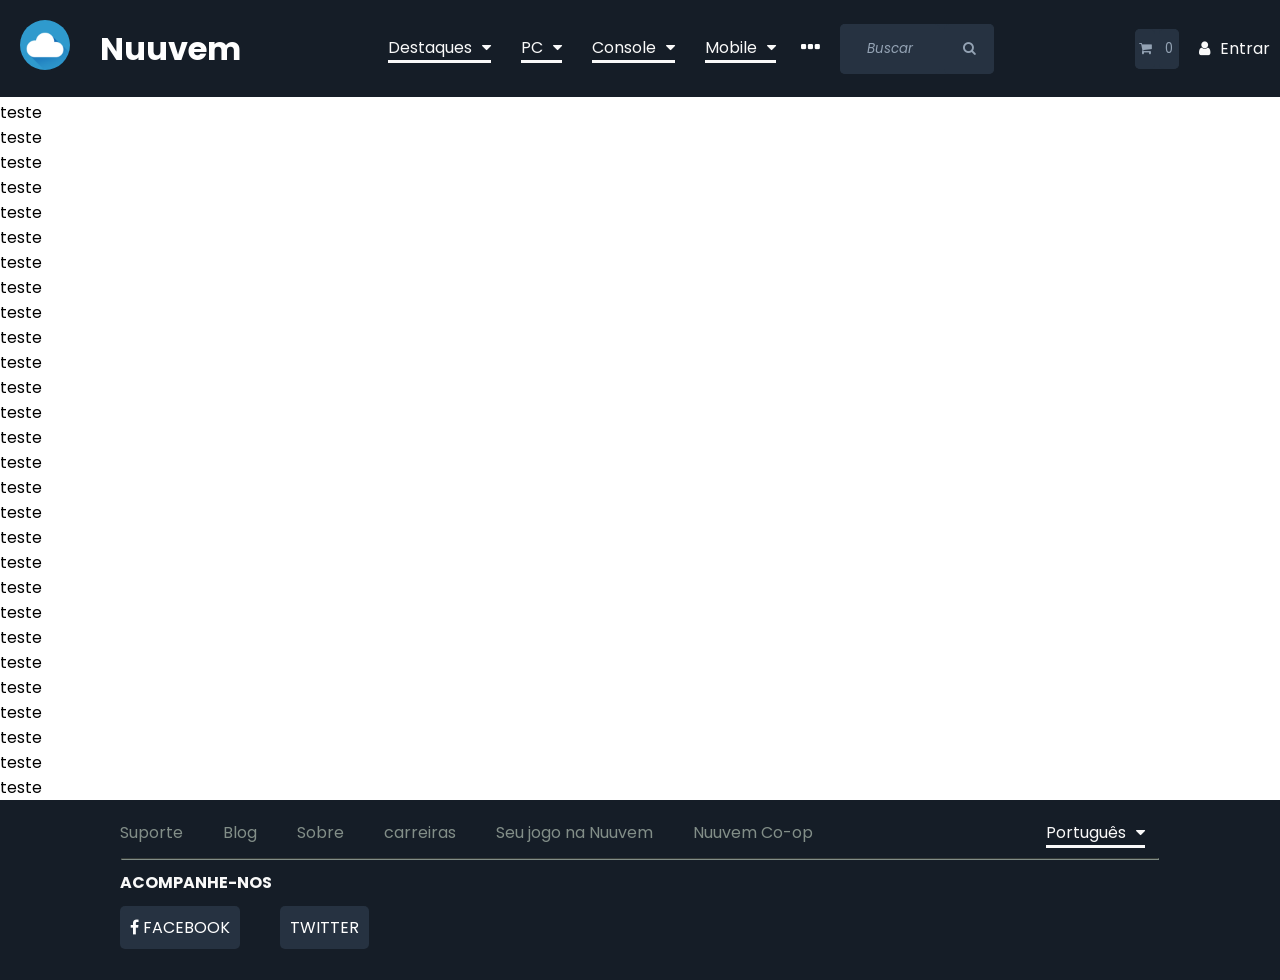
==== Ex5/index.html @ a3f92408 "utimas mudanças" ====
<!DOCTYPE html>
<html lang="en">
<head>
    <meta charset="UTF-8">
    <meta name="viewport" content="width=device-width, initial-scale=1.0">
    <link rel="stylesheet" href="index.css">
    <link rel="stylesheet" href="../font-awesome-4.7.0/css/font-awesome.min.css">
    <title>Document</title>
</head>
<body>
    <header>
        <div class="container">
            <!-- A div contém o space between para separar igualmente os componentes na tela -->
            <div class="nav">
                <!-- A div left é para agrupar os componentes que ficarão do lado esquerdo da tela -->
                <div class="left">
                    <div class="logo">
                        <img src="nuuvem-profile_image-15b8661412e3f8b6-300x300.png">
                    </div>
                    <div class="brand-name">
                        <h1>Nuuvem</h1>
                    </div>
                </div>

                <!-- A div left é para agrupar os componentes que ficarão no centro da tela -->
                <div class="mid">
                    <div class="dropdown">
                        <button class="dropdown-btn">
                            <div class="text">
                                <p>Destaques</p>
                            </div>
                            <div class="icon">
                                <i class="fa fa-caret-down" aria-hidden="true"></i>
                            </div>
                        </button>
                        <div class="dropdown-content">
                            <a href="#">Opção 1</a>
                            <a href="#">Opção 2</a>
                            <a href="#">Opção 3</a>
                        </div>
                    </div>
                    <div class="dropdown">
                        <button class="dropdown-btn">
                            <div class="text">
                                <p>PC</p>
                            </div>
                            <div class="icon">
                                <i class="fa fa-caret-down" aria-hidden="true"></i>
                            </div>
                        </button>
                        <div class="dropdown-content">
                            <a href="#">Opção 1</a>
                            <a href="#">Opção 2</a>
                            <a href="#">Opção 3</a>
                        </div>
                    </div>
                    <div class="dropdown">
                        <button class="dropdown-btn">
                            <div class="text">
                                <p>Console</p>
                            </div>
                            <div class="icon">
                                <i class="fa fa-caret-down" aria-hidden="true"></i>
                            </div>
                        </button>
                        <div class="dropdown-content">
                            <a href="#">Opção 1</a>
                            <a href="#">Opção 2</a>
                            <a href="#">Opção 3</a>
                        </div>
                    </div>
                    <div class="dropdown">
                        <button class="dropdown-btn">
                            <div class="text">
                                <p>Mobile</p>
                            </div>
                            <div class="icon">
                                <i class="fa fa-caret-down" aria-hidden="true"></i>
                            </div>
                        </button>
                        <div class="dropdown-content">
                            <a href="#">Opção 1</a>
                            <a href="#">Opção 2</a>
                            <a href="#">Opção 3</a>
                        </div>
                    </div>
                    <div class="more">
                        <i class="fa fa-ellipsis-h" aria-hidden="true"></i>
                    </div>
                    <div class="search-form">
                        <form>
                            <input type="text" placeholder="Buscar">
                            <button><i class="fa fa-search" aria-hidden="true"></i></button>
                        </form>
                    </div>
                </div>    

                <!-- A div left é para agrupar os componentes que ficarão do lado direito da tela -->
                <div class="right">
                    <div class="chart">
                        <form>
                            <button><i class="fa fa-shopping-cart" aria-hidden="true"></i></button>
                            <button>0</i></button>
                        </form>
                    </div>
                    <div class="user">
                        <div class="icon">
                            <i class="fa fa-user" aria-hidden="true"></i>
                        </div>
                        <div class="text">
                            <p>Entrar</p>
                        </div>
                    </div>
                </div>
            </div>
        </div>
    </header>

    <main>
        <p>teste</p>
        <p>teste</p>
        <p>teste</p>
        <p>teste</p>
        <p>teste</p>
        <p>teste</p>
        <p>teste</p>
        <p>teste</p>
        <p>teste</p>
        <p>teste</p>
        <p>teste</p>
        <p>teste</p>
        <p>teste</p>
        <p>teste</p>
        <p>teste</p>
        <p>teste</p>
        <p>teste</p>
        <p>teste</p>
        <p>teste</p>
        <p>teste</p>
        <p>teste</p>
        <p>teste</p>
        <p>teste</p>
        <p>teste</p>
        <p>teste</p>
        <p>teste</p>
        <p>teste</p>
        <p>teste</p>
        <p>teste</p>
        <p>teste</p>
        <p>teste</p>
        <p>teste</p>
    </main>

    <footer>
        <div class="container">
            <div class="parts">
                <div class="part-1">
                    <div class="links">
                        <p>Suporte</p>
                        <p>Blog</p>
                        <p>Sobre</p>
                        <p>carreiras</p>
                        <p>Seu jogo na Nuuvem</p>
                        <p>Nuuvem Co-op</p>
                    </div>
                    <div class="lang">
                        <div class="dropdown">
                            <button class="dropdown-btn">
                                <div class="text">
                                    <p>Português</p>
                                </div>
                                <div class="icon">
                                    <i class="fa fa-caret-down" aria-hidden="true"></i>
                                </div>
                            </button>
                            <div class="dropdown-content">
                                <a href="#">Opção 1</a>
                                <a href="#">Opção 2</a>
                                <a href="#">Opção 3</a>
                            </div>
                        </div>
                    </div>
                </div>
                <hr>
                <div class="part-2">
                    <div class="text">
                        <h4>ACOMPANHE-NOS</h4>
                    </div>
                    <div class="medias">
                        <ul>
                            <li>
                                <a href="#"><i class="fa fa-facebook" aria-hidden="true"></i>   FACEBOOK</a>
                            </li>
                        </ul>
                        <ul>
                            <li>
                                <a href="#">TWITTER</a>
                            </li>
                        </ul>
                    </div>
                </div>
            </div>
        </div>
    </footer>
</body>
</html>
---- Ex5/index.css ----
@import url('https://fonts.googleapis.com/css2?family=Poppins:ital,wght@0,100;0,200;0,300;0,400;0,500;0,600;0,700;0,800;0,900;1,100;1,200;1,300;1,400;1,500;1,600;1,700;1,800;1,900&display=swap');

*{
    margin: 0;
    padding: 0;
    font-family: "Poppins";
}

header .container{
    width: 100%;
    position: fixed;
    top: 0;
}

footer .container{
    width: 100%;
}

header .container .nav{
    display: flex;
    width: 100%;
    background-color: #151d27;
    align-items: center;
    justify-content: space-between;
}

header .container .logo img{
    width: 50px;
    height: 50px;
    border-radius: 100%;
}

header .container .logo{
    padding: 20px;
}

header .container .brand-name{
    color: #fefefe;
    padding: 10px;
}

header .container .more{
    padding: 10px;
}

header .container .more i{
    font-size: 24px;
    color: #fefefe;
}

header .container .search-form{
    padding: 10px;
}

header .container .search-form form{
    background-color: #263241;
    border-radius: 5px;
}

header .container .search-form form input{
    border: none;
    width: 100px;
    height: 50px;
    border-radius: 5px;
    text-align: center;
    font-style: italic;
    background-color: #263241;
    outline: none;
}

header .container .search-form form input::placeholder{
    color: #94a3b4;
}

header .container .search-form form button{
    border: none;
    width: 50px;
    height: 50px;
    border-radius: 5px;
    text-align: center;
    font-style: italic;
    background-color: #263241;
    color: #94a3b4;
}

header .container .chart{
    padding: 10px;
}

header .container .chart form{
    background-color: #263241;
    border-radius: 5px;
}

header .container .chart form input{
    border: none;
    width: 100px;
    height: 40px;
    border-radius: 5px;
    text-align: center;
    font-style: italic;
    background-color: #263241;
}

header .container .chart form button{
    border: none;
    border-radius: 5px;
    width: 20px;
    height: 40px;
    background-color: #263241;
    color: #94a3b4;
    justify-content: center;
    align-items: center;
}

header .container .user{
    color: #f9f9f9;
    padding: 10px;
    display: flex;
}

header .container .user .icon{
    margin-right: 10px;
}

header .container .nav-options{
    display: flex;
    justify-content: center;
    align-items: center;
    width: 1000px;
}

header .container .nav .left,
header .container .nav .mid,
header .container .nav .right{
    display: flex;
    justify-content: center;
    align-items: center;
}

footer{
    /* position: fixed; */
    bottom: 0;
    width: 100%;
    display: flex;
}

footer .container{
    width: 100%;
    padding: 20px 100px;
    background-color: #151d27;
}

footer .container .parts{
    display: flex;
    width: 100%;
    align-items: center;
    justify-content: space-between;
    flex-direction: column;
}

footer .container .parts hr{
    width: 96%;
    margin: 10px 0px;
    border-color: #828e88;
}

footer .container .parts .part-1{
    width: 100%;
    display: flex;
    justify-content: space-between;
    color: #828e88;
}

footer .container .parts .part-1 .links{
    display: flex;
}

footer .container .parts .part-1 .links p{
    margin: 0px 20px;
}

footer .container .parts .part-1 .lang{
    margin-right: 20px;
}

footer .container .parts .part-2{
    width: 100%;
}

footer .container .parts .part-2 h4{
    margin: 0px 20px;
    color: #f9f9f9
}

footer .container .parts .part-2 .medias{
    display: flex;
}

footer .container .parts .part-2 .medias ul li{
    list-style: none;
    margin: 20px 20px;
}

footer .container .parts .part-2 .medias ul li a{
    text-decoration: none;
    color: white;
    border: none;
    border-radius: 5PX;
    padding: 10px;
    background-color: #263241;
}

/* Estilização dos botões dropdown */

.dropdown{
    padding: 0px 15px;
}

.dropdown-btn {
    display: flex;
    /* padding: 10px; */
    font-size: 16px;
    border: none;
    border-bottom: solid #f9f9f9;
    cursor: pointer;
    background-color: transparent;
    color: #f9f9f9;
}

.dropdown-content {
    display: none;
    position: absolute;
    background-color: #f9f9f9;
    min-width: 160px;
    box-shadow: 0px 8px 16px 0px rgba(0,0,0,0.2);
    z-index: 1;
}

.dropdown-content a {
    color: black;
    padding: 12px 16px;
    text-decoration: none;
    display: block;
}

.dropdown-content a:hover {
    background-color: #f1f1f1;
}

  /* Mostrar o dropdown quando o botão é hover */
.dropdown:hover .dropdown-content {
    display: block;
}

.dropdown-btn .icon{
    margin-left: 10px;
}

/* **** */
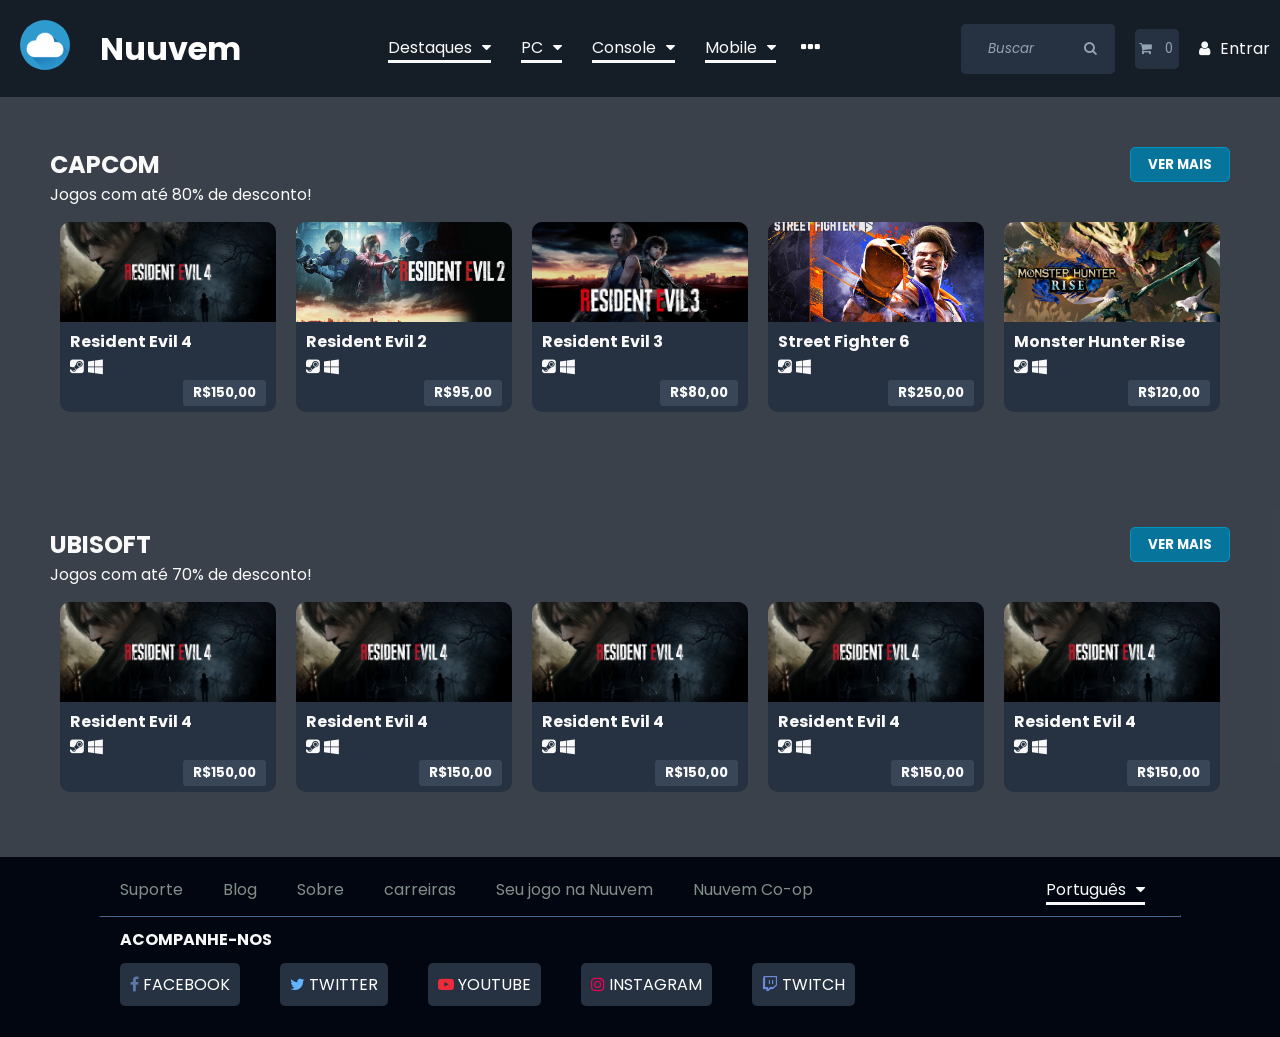
==== commit 1e15458d: "adicionando cards dos games" ====
--- a/Ex5/index.html
+++ b/Ex5/index.html
@@ -87,16 +87,16 @@
                     <div class="more">
                         <i class="fa fa-ellipsis-h" aria-hidden="true"></i>
                     </div>
+                </div>    
+
+                <!-- A div left é para agrupar os componentes que ficarão do lado direito da tela -->
+                <div class="right">
                     <div class="search-form">
                         <form>
                             <input type="text" placeholder="Buscar">
                             <button><i class="fa fa-search" aria-hidden="true"></i></button>
                         </form>
                     </div>
-                </div>    
-
-                <!-- A div left é para agrupar os componentes que ficarão do lado direito da tela -->
-                <div class="right">
                     <div class="chart">
                         <form>
                             <button><i class="fa fa-shopping-cart" aria-hidden="true"></i></button>
@@ -117,38 +117,136 @@
     </header>
 
     <main>
-        <p>teste</p>
-        <p>teste</p>
-        <p>teste</p>
-        <p>teste</p>
-        <p>teste</p>
-        <p>teste</p>
-        <p>teste</p>
-        <p>teste</p>
-        <p>teste</p>
-        <p>teste</p>
-        <p>teste</p>
-        <p>teste</p>
-        <p>teste</p>
-        <p>teste</p>
-        <p>teste</p>
-        <p>teste</p>
-        <p>teste</p>
-        <p>teste</p>
-        <p>teste</p>
-        <p>teste</p>
-        <p>teste</p>
-        <p>teste</p>
-        <p>teste</p>
-        <p>teste</p>
-        <p>teste</p>
-        <p>teste</p>
-        <p>teste</p>
-        <p>teste</p>
-        <p>teste</p>
-        <p>teste</p>
-        <p>teste</p>
-        <p>teste</p>
+        <div class="container">
+            <div class="product-show">
+                <div class="brand">
+                    <h2>CAPCOM</h2>
+                    <button>VER MAIS</button>
+                </div>
+                <p>Jogos com até 80% de desconto!</p>
+                <div class="cards">
+                    <div class="card">
+                        <img src="re4-wp.webp">
+                        <div class="text">
+                            <h4>Resident Evil 4</h4>
+                            <i class="fa fa-steam-square" aria-hidden="true"></i>
+                            <i class="fa fa-windows" aria-hidden="true"></i>
+                        </div>
+                        <div class="price-cart">
+                            <button>R$150,00</button>
+                        </div>
+                    </div>
+                    <div class="card">
+                        <img src="re2.jpg">
+                        <div class="text">
+                            <h4>Resident Evil 2</h4>
+                            <i class="fa fa-steam-square" aria-hidden="true"></i>
+                            <i class="fa fa-windows" aria-hidden="true"></i>
+                        </div>
+                        <div class="price-cart">
+                            <button>R$95,00</button>
+                        </div>
+                    </div>
+                    <div class="card">
+                        <img src="re3.jpg">
+                        <div class="text">
+                            <h4>Resident Evil 3</h4>
+                            <i class="fa fa-steam-square" aria-hidden="true"></i>
+                            <i class="fa fa-windows" aria-hidden="true"></i>
+                        </div>
+                        <div class="price-cart">
+                            <button>R$80,00</button>
+                        </div>
+                    </div>
+                    <div class="card">
+                        <img src="re6.jpg">
+                        <div class="text">
+                            <h4>Street Fighter 6</h4>
+                            <i class="fa fa-steam-square" aria-hidden="true"></i>
+                            <i class="fa fa-windows" aria-hidden="true"></i>
+                        </div>
+                        <div class="price-cart">
+                            <button>R$250,00</button>
+                        </div>
+                    </div>
+                    <div class="card">
+                        <img src="mr.avif">
+                        <div class="text">
+                            <h4>Monster Hunter Rise</h4>
+                            <i class="fa fa-steam-square" aria-hidden="true"></i>
+                            <i class="fa fa-windows" aria-hidden="true"></i>
+                        </div>
+                        <div class="price-cart">
+                            <button>R$120,00</button>
+                        </div>
+                    </div>
+                </div>
+            </div>
+            <div class="product-show">
+                <div class="brand">
+                    <h2>UBISOFT</h2>
+                    <button>VER MAIS</button>
+                </div>
+                <p>Jogos com até 70% de desconto!</p>
+                <div class="cards">
+                    <div class="card">
+                        <img src="re4-wp.webp">
+                        <div class="text">
+                            <h4>Resident Evil 4</h4>
+                            <i class="fa fa-steam-square" aria-hidden="true"></i>
+                            <i class="fa fa-windows" aria-hidden="true"></i>
+                        </div>
+                        <div class="price-cart">
+                            <button>R$150,00</button>
+                        </div>
+                    </div>
+                    <div class="card">
+                        <img src="re4-wp.webp">
+                        <div class="text">
+                            <h4>Resident Evil 4</h4>
+                            <i class="fa fa-steam-square" aria-hidden="true"></i>
+                            <i class="fa fa-windows" aria-hidden="true"></i>
+                        </div>
+                        <div class="price-cart">
+                            <button>R$150,00</button>
+                        </div>
+                    </div>
+                    <div class="card">
+                        <img src="re4-wp.webp">
+                        <div class="text">
+                            <h4>Resident Evil 4</h4>
+                            <i class="fa fa-steam-square" aria-hidden="true"></i>
+                            <i class="fa fa-windows" aria-hidden="true"></i>
+                        </div>
+                        <div class="price-cart">
+                            <button>R$150,00</button>
+                        </div>
+                    </div>
+                    <div class="card">
+                        <img src="re4-wp.webp">
+                        <div class="text">
+                            <h4>Resident Evil 4</h4>
+                            <i class="fa fa-steam-square" aria-hidden="true"></i>
+                            <i class="fa fa-windows" aria-hidden="true"></i>
+                        </div>
+                        <div class="price-cart">
+                            <button>R$150,00</button>
+                        </div>
+                    </div>
+                    <div class="card">
+                        <img src="re4-wp.webp">
+                        <div class="text">
+                            <h4>Resident Evil 4</h4>
+                            <i class="fa fa-steam-square" aria-hidden="true"></i>
+                            <i class="fa fa-windows" aria-hidden="true"></i>
+                        </div>
+                        <div class="price-cart">
+                            <button>R$150,00</button>
+                        </div>
+                    </div>
+                </div>
+            </div>
+        </div>
     </main>
 
     <footer>
@@ -189,12 +287,19 @@
                     <div class="medias">
                         <ul>
                             <li>
-                                <a href="#"><i class="fa fa-facebook" aria-hidden="true"></i>   FACEBOOK</a>
-                            </li>
-                        </ul>
-                        <ul>
-                            <li>
-                                <a href="#">TWITTER</a>
+                                <a href="#" id="facebook"><i class="fa fa-facebook" aria-hidden="true"></i>   FACEBOOK</a>
+                            </li>
+                            <li>
+                                <a href="#" id="twitter"><i class="fa fa-twitter" aria-hidden="true"></i>   TWITTER</a>
+                            </li>
+                            <li>
+                                <a href="#" id="youtube"><i class="fa fa-youtube-play" aria-hidden="true"></i>   YOUTUBE</a>
+                            </li>
+                            <li>
+                                <a href="#"  id="instagram"><i class="fa fa-instagram" aria-hidden="true"></i>   INSTAGRAM</a>
+                            </li>
+                            <li>
+                                <a href="#" id="twitch"><i class="fa fa-twitch" aria-hidden="true"></i>   TWITCH</a>
                             </li>
                         </ul>
                     </div>
--- a/Ex5/index.css
+++ b/Ex5/index.css
@@ -6,9 +6,12 @@
     font-family: "Poppins";
 }
 
+body{
+    min-width: 587px;
+}
+
 header .container{
     width: 100%;
-    position: fixed;
     top: 0;
 }
 
@@ -138,6 +141,79 @@
     align-items: center;
 }
 
+main .container{
+    width: 100%;
+    height: 100%;
+    background-color: #151d27a8;
+    color: #f9f9f9;
+    justify-content: center;
+}
+
+main .container .product-show{
+    background-color: #151d2783;
+    padding: 50px 200px;
+}
+
+main .container .product-show .brand{
+    display: flex;
+    justify-content: space-between;
+}
+
+main .container .product-show .brand button{
+    margin-left: 20px;
+    width: 100px;
+    border: 1px solid #0094c5;
+    border-radius: 5px;
+    background-color: #06749b;
+    color: #f9f9f9;
+    font-weight: bold;
+}
+
+main .container .product-show .cards .card{
+    width: 220px;
+    height: 190px;
+    border-radius: 10px;
+    margin-top: 20px;
+    /* border: 1px solid; */
+    border: none;
+    background-color: #263241;
+    min-width: 200px;
+}
+
+main .container .product-show .cards .card img{
+    width: 100%;
+    height: 100px;
+    object-fit: cover;
+    border-top-left-radius: 10px;
+    border-top-right-radius: 10px;
+}
+
+main .container .product-show .cards{
+    display: flex;
+}
+
+main .container .product-show .cards .card{
+    margin: 15px 10px;
+}
+
+main .container .product-show .cards .card .text{
+    margin: 0px 10px;
+}
+
+main .container .product-show .cards .card .price-cart{
+    margin: 0px 10px;
+    text-align: right;
+}
+
+main .container .product-show .cards .card .price-cart button{
+    border-radius: 3px;
+    border: none;
+    padding: 3px 10px;
+    background-color: #384657;
+    color: #f9f9f9;
+    font-weight: bold;
+}
+
 footer{
     /* position: fixed; */
     bottom: 0;
@@ -148,7 +224,7 @@
 footer .container{
     width: 100%;
     padding: 20px 100px;
-    background-color: #151d27;
+    background-color: #010611;
 }
 
 footer .container .parts{
@@ -160,9 +236,9 @@
 }
 
 footer .container .parts hr{
-    width: 96%;
+    width: 100%;
     margin: 10px 0px;
-    border-color: #828e88;
+    border-color: #1e2937;
 }
 
 footer .container .parts .part-1{
@@ -190,7 +266,7 @@
 
 footer .container .parts .part-2 h4{
     margin: 0px 20px;
-    color: #f9f9f9
+    color: #f9f9f9;
 }
 
 footer .container .parts .part-2 .medias{
@@ -199,7 +275,7 @@
 
 footer .container .parts .part-2 .medias ul li{
     list-style: none;
-    margin: 20px 20px;
+    margin: 20px 20px
 }
 
 footer .container .parts .part-2 .medias ul li a{
@@ -209,6 +285,60 @@
     border-radius: 5PX;
     padding: 10px;
     background-color: #263241;
+}
+
+footer .container .part-2 .medias ul{
+    display: flex;
+}
+
+footer .container .parts .part-2 .medias ul li a#facebook i{
+    color: #5b79a8;
+}
+
+footer .container .parts .part-2 .medias ul li a#twitter i{
+    color: #63b3ff;
+}
+
+footer .container .parts .part-2 .medias ul li a#youtube i{
+    color: #ee2b3b;
+}
+
+footer .container .parts .part-2 .medias ul li a#instagram i{
+    color: #f30157;
+}
+
+footer .container .parts .part-2 .medias ul li a#twitch i{
+    color: #6c8ada;
+}
+
+footer .container .parts .part-2 .medias ul li a#facebook:hover{
+    color: #5b79a8;
+    background-color: white;
+    transition: 0.5s;
+}
+
+footer .container .parts .part-2 .medias ul li a#twitter:hover{
+    color: #63b3ff;
+    background-color: white;
+    transition: 0.5s;
+}
+
+footer .container .parts .part-2 .medias ul li a#youtube:hover{
+    color: #ee2b3b;
+    background-color: white;
+    transition: 0.5s;
+}
+
+footer .container .parts .part-2 .medias ul li a#instagram:hover{
+    color: #f30157;
+    background-color: white;
+    transition: 0.5s;
+}
+
+footer .container .parts .part-2 .medias ul li a#twitch:hover{
+    color: #6c8ada;
+    background-color: white;
+    transition: 0.5s;
 }
 
 /* Estilização dos botões dropdown */
@@ -257,4 +387,45 @@
     margin-left: 10px;
 }
 
-/* **** */+/* **** */
+
+@media (max-width: 1500px) {
+    main .container .product-show{
+        background-color: #151d2783;
+        padding: 50px 50px;
+    }
+}
+
+@media (max-width: 1200px) {
+    main .container .product-show .cards{
+        display: grid;
+        grid-template-columns: auto auto auto auto;
+    }
+}
+
+@media (max-width: 1040px) {
+    header .container .nav .mid{
+        display: none;
+    }
+
+    main .container .product-show .cards{
+        display: grid;
+        grid-template-columns: auto auto auto;
+    }
+
+    footer .container .part-1 .links{
+        flex-direction: column;
+    }
+
+    footer .container .part-2 .medias ul{
+        flex-direction: column;
+        text-align: center;
+    }
+}
+
+@media (max-width: 785px) {
+    main .container .product-show .cards{
+        display: grid;
+        grid-template-columns: auto auto;
+    }
+}
